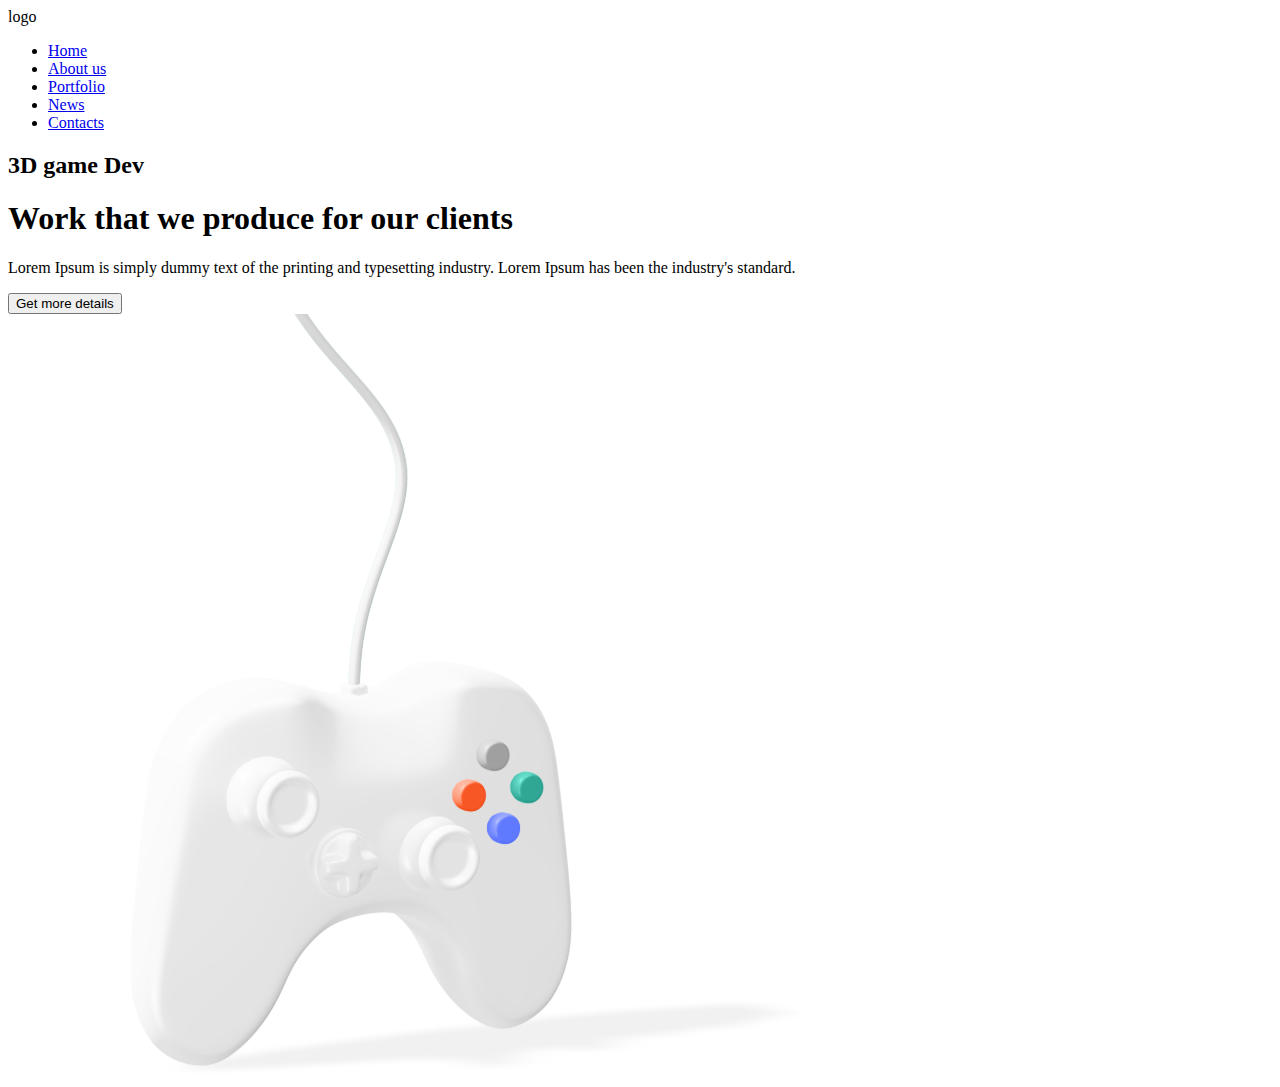
==== game2.0/index.html @ 84a9cdf6 "Add files via upload" ====
<!DOCTYPE html>
<html lang="en">
<head>
    <meta charset="UTF-8">
    <meta name="viewport" content="width=device-width, initial-scale=1.0">
    <title>Gamewebsite</title>
    <link rel="stylesheet" href="/css/main.css">
    <link
    href="https://fonts.googleapis.com/css2?family=Poppins:wght@400;500;700;800&display=swap"
    rel="stylesheet"
  />
</head> 
 
<body>
    <div class="wrapper">
        <header class="container">
          <span class="logo">logo</span>
          <nav>
            <ul>
              <li class="active"><a href="#">Home</a></li>
              <li><a href="#">About us</a></li>
              <li><a href="#">Portfolio</a></li>
              <li><a href="#">News</a></li>
              <li class="btn"><a href="#">Contacts</a></li>
            </ul>
          </nav>
        </header>
  
        <div class="hero container">
          <div class="hero--info">
            <h2>3D game Dev</h2>
            <h1>Work that we produce for our clients</h1>
            <p>
              Lorem Ipsum is simply dummy text of the printing and typesetting
              industry. Lorem Ipsum has been the industry's standard.
            </p>
            <button class="btn">Get more details</button>
          </div>
          <img src="img/joystick.svg" alt="$" />
        </div>

</div>
</div>
    
</body>
</html>
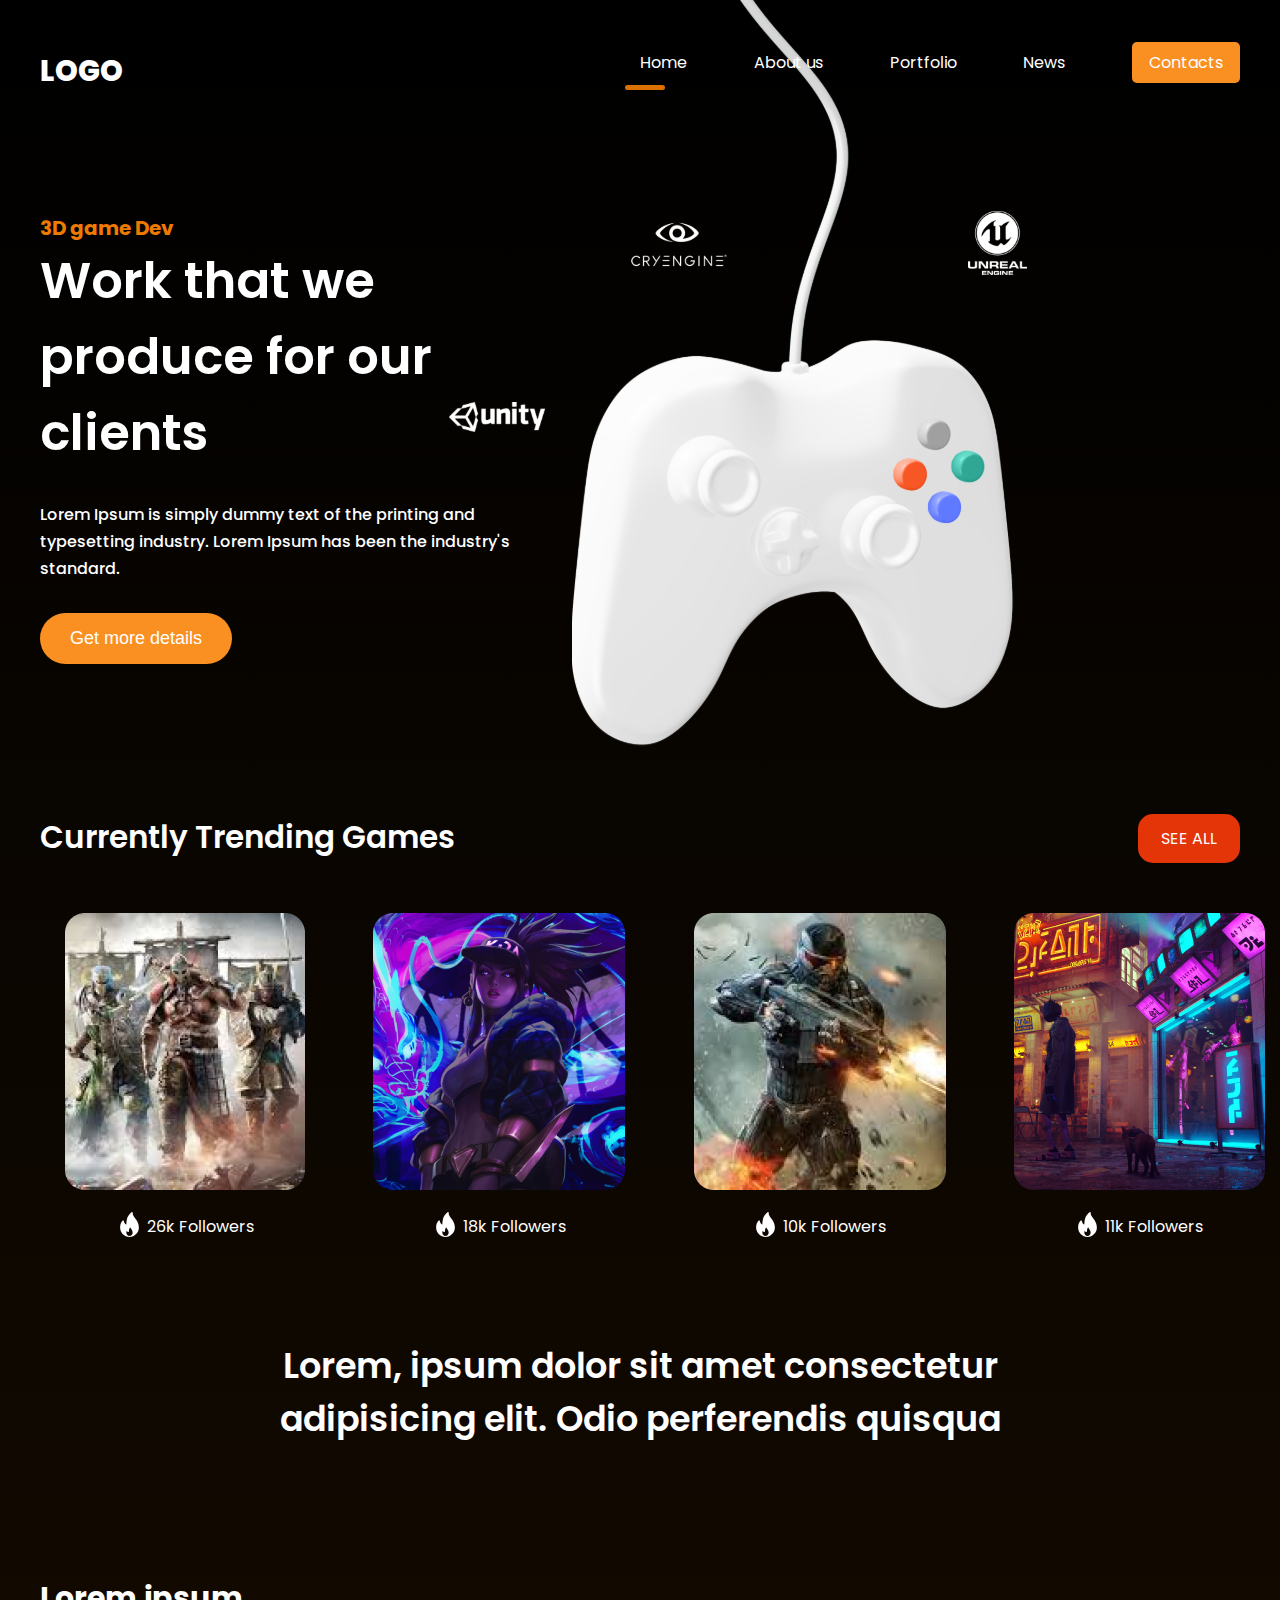
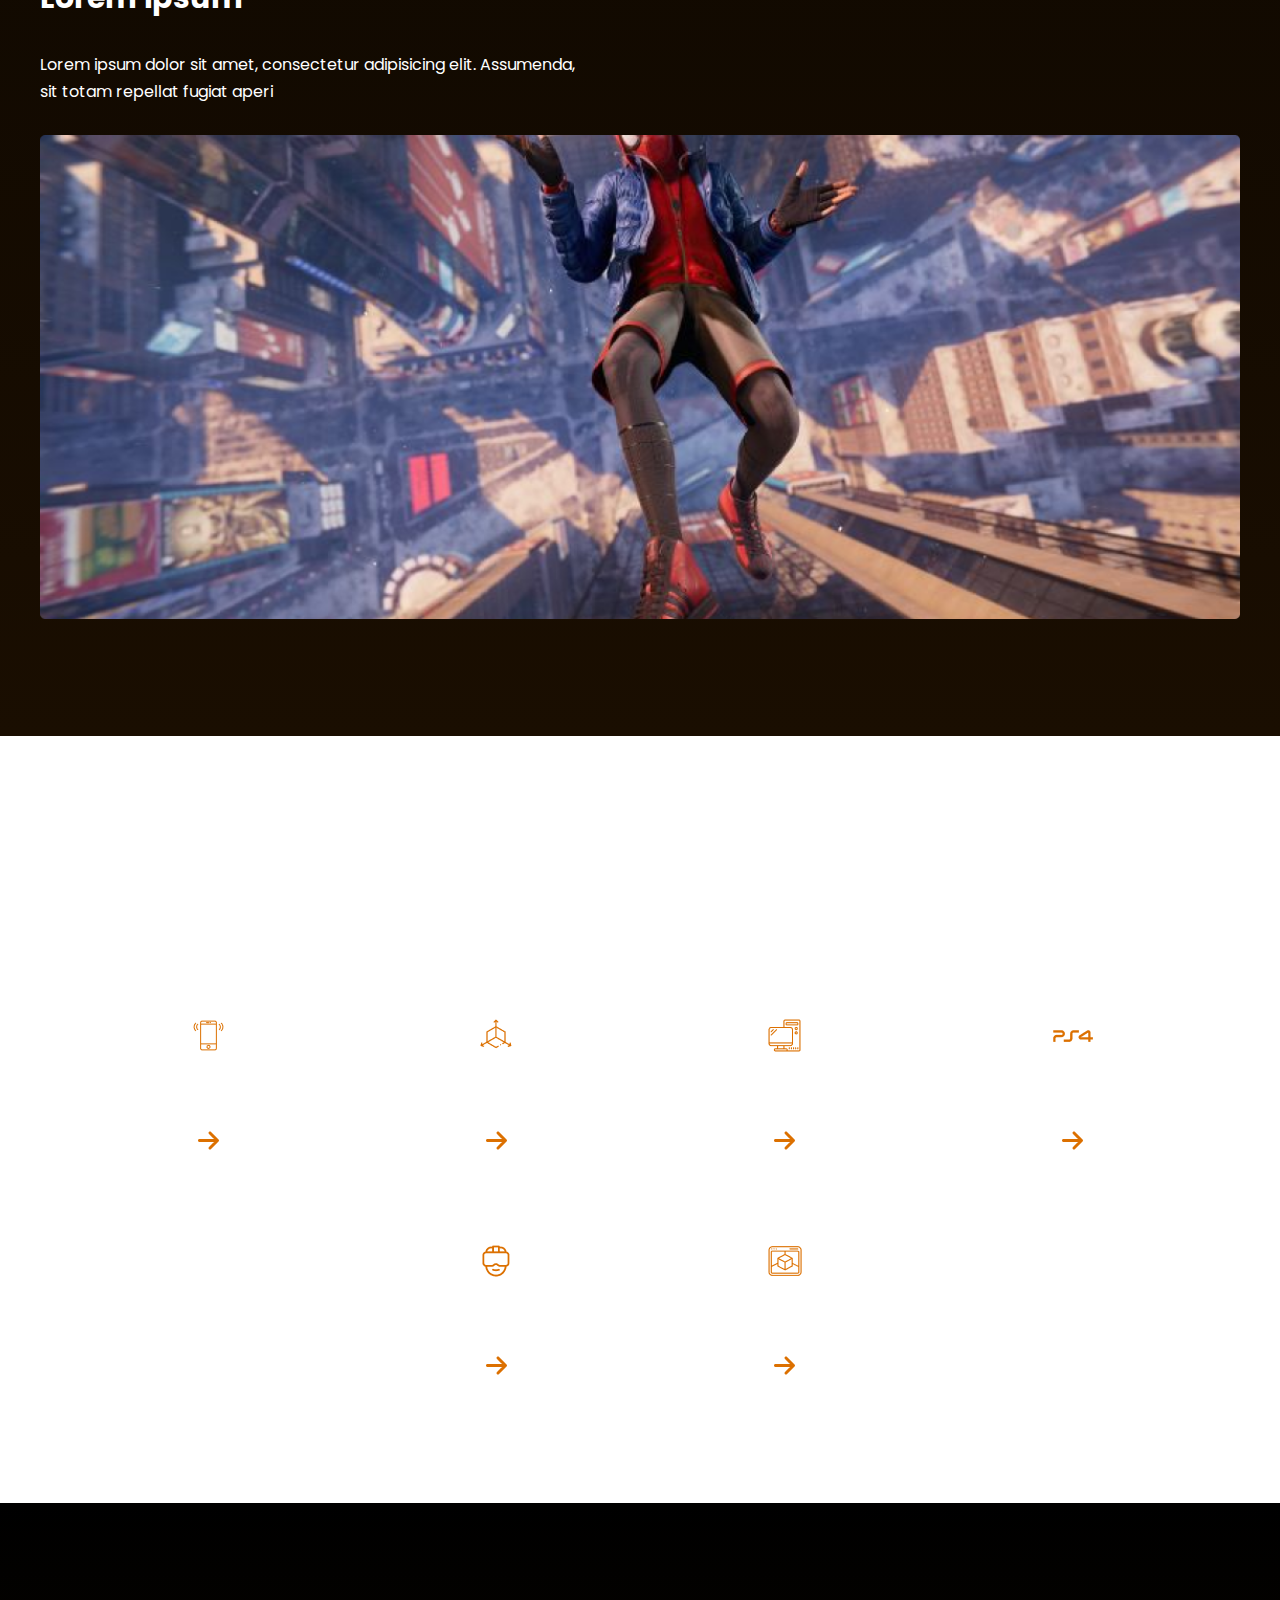
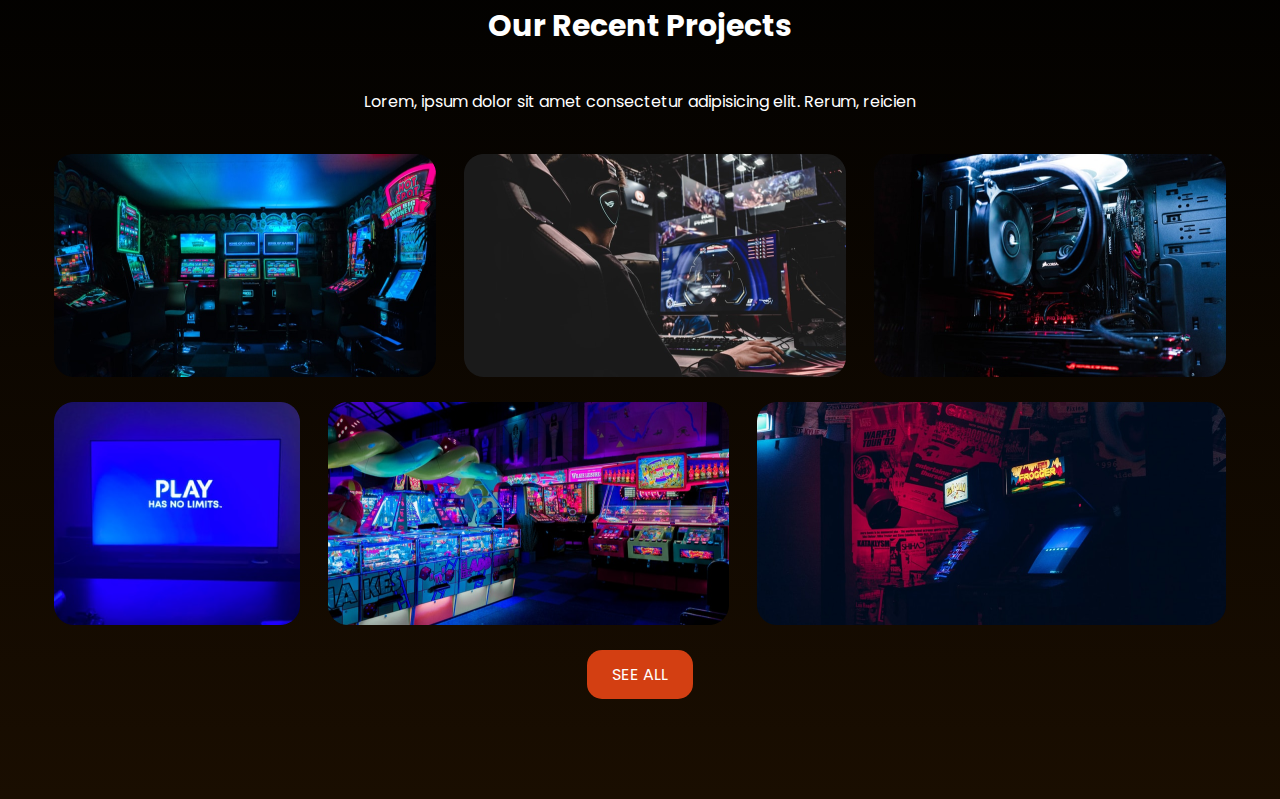
==== commit 859c2b64: "продолжил" ====
--- a/game2.0/index.html
+++ b/game2.0/index.html
@@ -4,7 +4,7 @@
     <meta charset="UTF-8">
     <meta name="viewport" content="width=device-width, initial-scale=1.0">
     <title>Gamewebsite</title>
-    <link rel="stylesheet" href="/css/main.css">
+    <link rel="stylesheet" href="/game2.0/css/main.css">
     <link
     href="https://fonts.googleapis.com/css2?family=Poppins:wght@400;500;700;800&display=swap"
     rel="stylesheet"
@@ -24,6 +24,7 @@
               <li class="btn"><a href="#">Contacts</a></li>
             </ul>
           </nav>
+          
         </header>
   
         <div class="hero container">
@@ -37,9 +38,92 @@
             <button class="btn">Get more details</button>
           </div>
           <img src="img/joystick.svg" alt="$" />
+          
         </div>
+        <div class="container trending">
+          <a href="#" class="see-all"> SEE ALL</a>
+          <h3>Currently Trending Games</h3>
+          
+          <div class="games">
+            <div class="block">
+              <img src="img/Rectangle 1.png" alt="">
+              <span><img src="img/fire 1.svg" alt="">26k Followers</span>
+            </div>
+            <div class="block">
+              <img src="img/Rectangle 2.png" alt="">
+              <span><img src="img/fire 1.svg" alt="">18k Followers</span>
+            </div>
+            <div class="block">
+              <img src="img/Rectangle 3.png" alt="">
+              <span><img src="img/fire 1.svg" alt="">10k Followers</span>
+            </div>
+            <div class="block">
+              <img src="img/Rectangle 4.png" alt="">
+              <span><img src="img/fire 1.svg" alt="">11k Followers</span>
+            </div>
+          </div>
 
+        </div>
+        <div class="container big-text">
+          <p>Lorem, ipsum dolor sit amet consectetur adipisicing elit. Odio perferendis quisqua</p>
+        </div>
+        <div class="container banner">
+          <h3>Lorem ipsum</h3>
+          <p>Lorem ipsum dolor sit amet, consectetur adipisicing elit. Assumenda, sit totam repellat fugiat aperi</p>
+          <img src="img/spaider.png" alt="">
+        </div>
 </div>
+</div>
+<div class="features">
+  <div class="container">
+    <h3>Lorem ipsum dolor, sit amet consectetur adipisicing elit. Delectus mollitia doloremque illo</h3>
+    <p>Lorem ipsum dolor, sit amet consectetur adipisicing elit. Delectus mollitia doloremque illo</p>
+    <div class="info">
+      <div class="block">
+        <img src="img/Group 1.png" alt="">
+        <p>Mobile Game </p>
+        <img src="img/arrow 1.svg" alt="">
+      </div>
+      <div class="block">
+        <img src="img/Group 6.png" alt="">
+        <p>Mobile Game </p>
+        <img src="img/arrow 1.svg" alt="">
+      </div><div class="block">
+        <img src="img/Group 2.png" alt="">
+        <p>Mobile Game </p>
+        <img src="img/arrow 1.svg" alt="">
+      </div><div class="block">
+        <img src="img/Group 3.png" alt="">
+        <p>Mobile Game </p>
+        <img src="img/arrow 1.svg" alt="">
+      </div><div class="block">
+        <img src="img/Group 4.png" alt="">
+        <p>Mobile Game </p>
+        <img src="img/arrow 1.svg" alt="">
+      </div><div class="block">
+        <img src="img/Group 5.png" alt="">
+        <p>Mobile Game </p>
+        <img src="img/arrow 1.svg" alt="">
+      </div>
+    </div>
+  </div>
+</div>
+<div class="wrapper">
+  <div class="container projects">
+    <h3>Our Recent Projects</h3>
+    <p>Lorem, ipsum dolor sit amet consectetur adipisicing elit. Rerum, reicien</p>
+    <div class="images">
+      <img src="img/project 1.png" alt="">
+      <img src="img/project 2.png" alt="">
+      <img src="img/project 3.png" alt="">
+    </div>
+    <div class="images">
+      <img src="img/project 4.png" alt="">
+      <img src="img/project 5.png" alt="">
+      <img src="img/project 6.png" alt="">
+    </div>
+    <a href="" class="see-all">SEE ALL</a>
+  </div>
 </div>
     
 </body>
--- a/game2.0/css/main.css
+++ b/game2.0/css/main.css
@@ -0,0 +1,290 @@
+@import url('https://fonts.googleapis.com/css2?family=Poppins:wght@400;500;700;800&display=swap');
+
+*{margin: 0;
+  padding: 0;
+}
+
+body{
+    font-family: "Poppins", sans-serif;
+  font-weight: 400;
+  font-size: 16px;
+  color: white
+  
+}
+a {text-decoration:none;
+}
+
+img {max-width: 100%;
+}
+
+.wrapper{
+    background: linear-gradient(180deg, rgba(0,0,0,1) 0%, rgba(26,14,1,1) 100%);   /* градиент всего сайта фон*/
+    width: 100%;
+}
+.container {
+    width: 1200px;
+    margin: 0 auto;
+}
+
+header {
+    padding: 50px 0;
+}
+header .logo { 
+    text-transform: uppercase;
+    font-size: 29px;
+    font-weight: 800;
+}
+header nav {
+    float: right;
+    width: 50%;
+}
+header nav ul {
+    list-style: none;
+    display: flex;
+    justify-content: space-between;
+    z-index: 2;
+    position: relative;
+}
+header nav ul li {
+    display: block;
+}
+
+header nav ul li a {
+    color: #ffffff;
+}
+
+header nav ul li:not(.active):not(.btn) a:hover {  /* кнопка не приминяется */
+    border-bottom:  5px solid #DC7000;
+
+}
+header nav ul li.active::after {   /*сложно тяжело  */
+    content:" ";
+    display: block;
+    width: 40px;
+    height: 5px;
+    background: #DC7000;
+    border-radius: 10px;
+    position: relative; /*относительное поз обьекта */
+    top: 10px;  /*'если надо отступ сверху*/
+    left: -15px;   /*не забыть что - минус  тоже можно использовать */
+
+}
+
+
+
+header nav ul li.btn a, .email .block button {  /* кнопка контакты */
+    background: #FA9021;
+    padding: 9px 17px;
+    border-radius: 5px; /* округленость углов */
+    transition: all 400ms ease-in; /*анимация */
+}
+
+header nav ul li.btn a:hover, .email .block button:hover {    /* обратный цвет кнопки */
+    background: #e0612e;
+}
+
+.hero {
+    padding-bottom: 100px;
+    position: relative;
+    z-index: 1;
+}    
+
+.hero--info{
+    width: 530px;
+    padding-top:  70px;
+}
+
+.hero--info h2 {
+    color:#ee7b01;
+    font-size: 20px;
+    font-weight: 700;
+}
+.hero--info h1 {
+    
+    font-size: 50px;
+    font-weight: 600;
+}
+
+.hero--info p {
+    font-weight: 500;
+    line-height: 170% ; /* межстрочная высота */
+    margin: 30px 0;    /* отступ сверху   0  чтоб по бокам было как обычно*/
+}
+
+.hero--info .btn {
+    background: #FA9021;
+    color:#fff;
+    border-radius: 50px;
+    padding: 15px 30px;
+    border: 0;  /* обводка которая не нужна ,реально не нужна отвечаю*/
+    transition: all 500ms ease;
+    font-size: 18px;
+
+}
+
+.hero--info .btn:hover {
+    cursor: pointer;
+    transform: scale(1.1); /* увеличивает размер кнопки при наведений*/
+}
+
+.hero img {
+    position: absolute;
+    top: -150px;
+    right: 0;
+}
+
+/*СЕКЦИЯ ИГРЫ*/
+.trending{
+    padding-top: 50px;
+}
+
+
+.trending h3 {
+    font-weight: 600;
+    font-size: 31px;
+    
+} 
+
+.trending .see-all {
+    color: #fff;
+    background:rgb(228, 53, 9);
+    border-radius: 15px;
+    padding:  12px 23px;
+    float: right;
+    display: block;
+    transition: all 500ms;
+}
+
+.trending .see-all:hover {
+    transform: scale(1.1);
+}
+
+.trending .games {
+    display: flex;
+    justify-content: space-between;
+    width: 100%;
+    padding: 50px 25px;
+}
+
+.trending .games span {
+    display: block;
+    text-align: center;
+    margin-top: 10px;
+}
+
+.trending .games span img {
+    position: relative;
+    top:5px;    
+    margin-right: 5px;
+  
+}
+
+.big-text {
+    padding: 50px 0;          /* Отступ сверху и снизу по 50px, по бокам — 0 */
+    font-size: 35px;          /* Размер шрифта  */
+    font-weight: 600;         /* Полужирный текст (вес шрифта) */
+    text-align: center;       /* Выравнивание текста по центру */
+    width: 800px;             /* Ширина блока — 800 пикселей */
+    
+}
+
+.banner{
+    padding: 80px 0px;
+    }
+
+    .banner h3 {
+        font-size: 30px;
+        font-weight: 600px;
+        margin-bottom: 30px;
+    }
+
+    .banner p {
+        line-height: 170%; /* Высота строки от размера шрифта */
+        margin-bottom: 30px;
+        width: 550px;
+    }
+    .banner img {
+        width: 100%;
+        margin-bottom: 30px;
+    }
+
+    .features {
+        background: url(/game2.0/img/Rectangle\ 5.png)no-repeat center center fixed;
+        background-size: cover;
+        padding: 80px 0;
+    }
+
+
+    .features h3 {
+        margin-bottom:  20px;
+        max-width:  800px;
+        text-align: center;
+        margin-left: auto;
+        margin-right: auto;
+    }
+
+    .features p {
+        margin-bottom:  20px;
+        max-width:  800px;
+        text-align: center;
+        margin-left: auto;
+        margin-right: auto;
+    }
+
+    .features h3 {
+        font-size: 30px;
+    }
+
+    .features .info {
+        display: flex;
+        justify-content: center;
+        flex-wrap: wrap;
+    }
+
+    .features .info .block {
+        text-align: center;
+        width: 20%;
+        margin: 30px 2%;
+
+    }
+
+    .features .info .block img {
+        margin-bottom: 10px;
+    }
+    
+    .projects {
+        padding: 100px 0;
+    }
+    .projects h3 {
+        font-size: 30px;
+        text-align: center;
+    }
+    .projects p {
+        margin: 40px 0;
+        text-align: center
+    }
+    .projects .images {
+       display: flex;
+        justify-content: space-around;
+        margin-bottom: 25px;
+    }
+    
+    .projects .see-all {
+        color: #fff;
+        background:rgb(211, 63, 18);
+        border-radius: 15px;
+        padding:  12px 23px;
+        display: block;
+        transition: all 500ms;
+    }
+    
+    .projects .see-all:hover {
+        transform: scale(1.1);
+    }
+
+    .projects .see-all {
+        float: none;
+        width: 60px;
+        text-align: center;
+        margin: 0 auto; /*поставить на середину*/
+    }